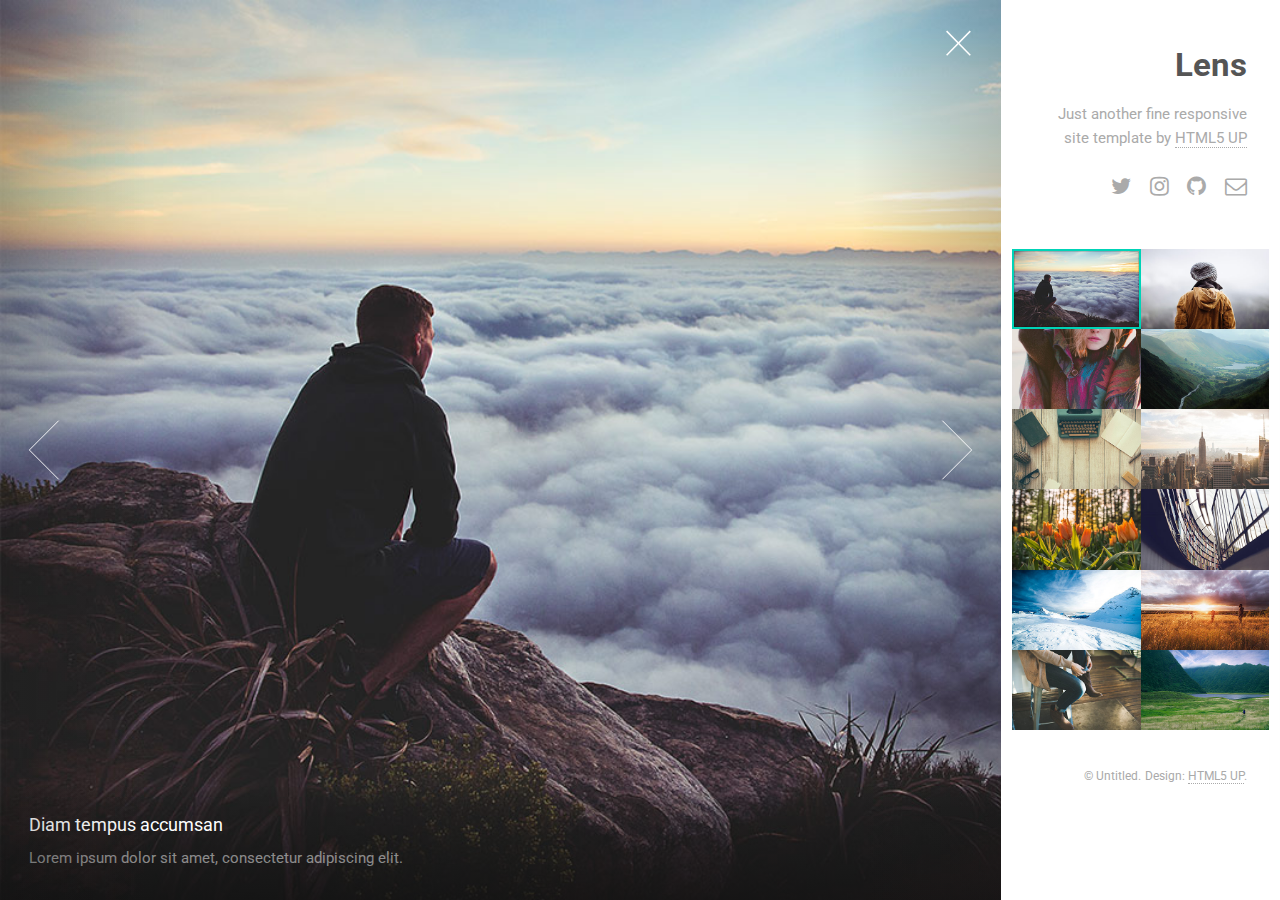
==== love/WebContent/history/index.html @ 886dfdb4 "初始导入" ====
<!DOCTYPE HTML>
<!--
	Lens by HTML5 UP
	html5up.net | @ajlkn
	Free for personal and commercial use under the CCA 3.0 license (html5up.net/license)
-->
<html>
	<head>
		<title>Lens by HTML5 UP</title>
		<meta charset="utf-8" />
		<meta name="viewport" content="width=device-width, initial-scale=1" />
		<!--[if lte IE 8]><script src="assets/js/ie/html5shiv.js"></script><![endif]-->
		<link rel="stylesheet" href="assets/css/main.css" />
		<!--[if lte IE 8]><link rel="stylesheet" href="assets/css/ie8.css" /><![endif]-->
		<!--[if lte IE 9]><link rel="stylesheet" href="assets/css/ie9.css" /><![endif]-->
		<noscript><link rel="stylesheet" href="assets/css/noscript.css" /></noscript>
	</head>
	<body class="is-loading-0 is-loading-1 is-loading-2">

		<!-- Main -->
			<div id="main">

				<!-- Header -->
					<header id="header">
						<h1>Lens</h1>
						<p>Just another fine responsive site template by <a href="http://html5up.net">HTML5 UP</a></p>
						<ul class="icons">
							<li><a href="#" class="icon fa-twitter"><span class="label">Twitter</span></a></li>
							<li><a href="#" class="icon fa-instagram"><span class="label">Instagram</span></a></li>
							<li><a href="#" class="icon fa-github"><span class="label">Github</span></a></li>
							<li><a href="#" class="icon fa-envelope-o"><span class="label">Email</span></a></li>
						</ul>
					</header>

				<!-- Thumbnail -->
					<section id="thumbnails">
						<article>
							<a class="thumbnail" href="images/fulls/01.jpg" data-position="left center"><img src="images/thumbs/01.jpg" alt="" /></a>
							<h2>Diam tempus accumsan</h2>
							<p>Lorem ipsum dolor sit amet, consectetur adipiscing elit.</p>
						</article>
						<article>
							<a class="thumbnail" href="images/fulls/02.jpg"><img src="images/thumbs/02.jpg" alt="" /></a>
							<h2>Vivamus convallis libero</h2>
							<p>Sed velit lacus, laoreet at venenatis convallis in lorem tincidunt.</p>
						</article>
						<article>
							<a class="thumbnail" href="images/fulls/03.jpg" data-position="top center"><img src="images/thumbs/03.jpg" alt="" /></a>
							<h2>Nec accumsan enim felis</h2>
							<p>Maecenas eleifend tellus ut turpis eleifend, vitae pretium faucibus.</p>
						</article>
						<article>
							<a class="thumbnail" href="images/fulls/04.jpg"><img src="images/thumbs/04.jpg" alt="" /></a>
							<h2>Donec maximus nisi eget</h2>
							<p>Tristique in nulla vel congue. Sed sociis natoque parturient nascetur.</p>
						</article>
						<article>
							<a class="thumbnail" href="images/fulls/05.jpg" data-position="top center"><img src="images/thumbs/05.jpg" alt="" /></a>
							<h2>Nullam vitae nunc vulputate</h2>
							<p>In pellentesque cursus velit id posuere. Donec vehicula nulla.</p>
						</article>
						<article>
							<a class="thumbnail" href="images/fulls/06.jpg"><img src="images/thumbs/06.jpg" alt="" /></a>
							<h2>Phasellus magna faucibus</h2>
							<p>Nulla dignissim libero maximus tellus varius dictum ut posuere magna.</p>
						</article>
						<article>
							<a class="thumbnail" href="images/fulls/07.jpg"><img src="images/thumbs/07.jpg" alt="" /></a>
							<h2>Proin quis mauris</h2>
							<p>Etiam ultricies, lorem quis efficitur porttitor, facilisis ante orci urna.</p>
						</article>
						<article>
							<a class="thumbnail" href="images/fulls/08.jpg"><img src="images/thumbs/08.jpg" alt="" /></a>
							<h2>Gravida quis varius enim</h2>
							<p>Nunc egestas congue lorem. Nullam dictum placerat ex sapien tortor mattis.</p>
						</article>
						<article>
							<a class="thumbnail" href="images/fulls/09.jpg"><img src="images/thumbs/09.jpg" alt="" /></a>
							<h2>Morbi eget vitae adipiscing</h2>
							<p>In quis vulputate dui. Maecenas metus elit, dictum praesent lacinia lacus.</p>
						</article>
						<article>
							<a class="thumbnail" href="images/fulls/10.jpg"><img src="images/thumbs/10.jpg" alt="" /></a>
							<h2>Habitant tristique senectus</h2>
							<p>Vestibulum ante ipsum primis in faucibus orci luctus ac tincidunt dolor.</p>
						</article>
						<article>
							<a class="thumbnail" href="images/fulls/11.jpg"><img src="images/thumbs/11.jpg" alt="" /></a>
							<h2>Pharetra ex non faucibus</h2>
							<p>Ut sed magna euismod leo laoreet congue. Fusce congue enim ultricies.</p>
						</article>
						<article>
							<a class="thumbnail" href="images/fulls/12.jpg"><img src="images/thumbs/12.jpg" alt="" /></a>
							<h2>Mattis lorem sodales</h2>
							<p>Feugiat auctor leo massa, nec vestibulum nisl erat faucibus, rutrum nulla.</p>
						</article>
					</section>

				<!-- Footer -->
					<footer id="footer">
						<ul class="copyright">
							<li>&copy; Untitled.</li><li>Design: <a href="http://html5up.net">HTML5 UP</a>.</li>
						</ul>
					</footer>

			</div>

		<!-- Scripts -->
			<script src="assets/js/jquery.min.js"></script>
			<script src="assets/js/skel.min.js"></script>
			<!--[if lte IE 8]><script src="assets/js/ie/respond.min.js"></script><![endif]-->
			<script src="assets/js/main.js"></script>

	</body>
</html>
---- love/WebContent/history/assets/css/main.css ----
@import url(font-awesome.min.css);
@import url("http://fonts.googleapis.com/css?family=Roboto:400,700");

/*
	Lens by HTML5 UP
	html5up.net | @ajlkn
	Free for personal and commercial use under the CCA 3.0 license (html5up.net/license)
*/

/* Reset */

	html, body, div, span, applet, object, iframe, h1, h2, h3, h4, h5, h6, p, blockquote, pre, a, abbr, acronym, address, big, cite, code, del, dfn, em, img, ins, kbd, q, s, samp, small, strike, strong, sub, sup, tt, var, b, u, i, center, dl, dt, dd, ol, ul, li, fieldset, form, label, legend, table, caption, tbody, tfoot, thead, tr, th, td, article, aside, canvas, details, embed, figure, figcaption, footer, header, hgroup, menu, nav, output, ruby, section, summary, time, mark, audio, video {
		margin: 0;
		padding: 0;
		border: 0;
		font-size: 100%;
		font: inherit;
		vertical-align: baseline;
	}

	article, aside, details, figcaption, figure, footer, header, hgroup, menu, nav, section {
		display: block;
	}

	body {
		line-height: 1;
	}

	ol, ul {
		list-style: none;
	}

	blockquote, q {
		quotes: none;
	}

	blockquote:before, blockquote:after, q:before, q:after {
		content: '';
		content: none;
	}

	table {
		border-collapse: collapse;
		border-spacing: 0;
	}

	body {
		-webkit-text-size-adjust: none;
	}

/* Box Model */

	*, *:before, *:after {
		-moz-box-sizing: border-box;
		-webkit-box-sizing: border-box;
		box-sizing: border-box;
	}

/* Basic */

	/*
		@-ms-viewport {
			width: device-width;
		}

	*/

	@media screen and (max-width: 480px) {

		html, body {
			min-width: 320px;
		}

	}

	body.is-loading-0 *, body.is-loading-0 *:before, body.is-loading-0 *:after {
		-moz-animation: none !important;
		-webkit-animation: none !important;
		-ms-animation: none !important;
		animation: none !important;
		-moz-transition: none !important;
		-webkit-transition: none !important;
		-ms-transition: none !important;
		transition: none !important;
	}

	html, body {
		background-color: #101010;
		overflow: hidden;
	}

/* Type */

	html {
		font-size: 16pt;
	}

		@media screen and (max-width: 1680px) {

			html {
				font-size: 12pt;
			}

		}

		@media screen and (max-width: 1280px) {

			html {
				font-size: 11pt;
			}

		}

	body {
		background-color: #fff;
		color: #aaa;
	}

	body, input, select, textarea {
		font-family: "Roboto", Helvetica, sans-serif;
		font-weight: 400;
		line-height: 1.65;
		font-size: 1em;
		color: #aaa;
	}

	a {
		-moz-transition: color 0.25s ease, border-bottom-color 0.25s ease;
		-webkit-transition: color 0.25s ease, border-bottom-color 0.25s ease;
		-ms-transition: color 0.25s ease, border-bottom-color 0.25s ease;
		transition: color 0.25s ease, border-bottom-color 0.25s ease;
		border-bottom: dotted 1px;
		color: inherit;
		text-decoration: none;
	}

		a:hover {
			border-bottom-color: transparent;
			color: #00D3B7;
		}

	strong, b {
		font-weight: 400;
		color: #555;
	}

	em, i {
		font-style: italic;
	}

	p {
		margin: 0 0 1.25em 0;
	}

	h1, h2, h3, h4, h5, h6 {
		font-weight: 400;
		line-height: 1.25;
		margin: 0 0 0.5em 0;
		color: #555;
	}

		h1 a, h2 a, h3 a, h4 a, h5 a, h6 a {
			color: inherit;
			text-decoration: none;
		}

	h2 {
		font-size: 1.25em;
	}

	h3 {
		font-size: 1em;
	}

	h4 {
		font-size: 0.9em;
	}

	h5 {
		font-size: 0.8em;
	}

	h6 {
		font-size: 0.7em;
	}

	sub {
		font-size: 0.8em;
		position: relative;
		top: 0.5em;
	}

	sup {
		font-size: 0.8em;
		position: relative;
		top: -0.5em;
	}

	blockquote {
		border-left: solid 4px #ccc;
		font-style: italic;
		margin: 0 0 1.25em 0;
		padding: 0.3125em 0 0.3125em 1.25em;
	}

	code {
		border-radius: 4px;
		border: solid 1px;
		font-family: "Courier New", monospace;
		font-size: 0.9em;
		margin: 0 0.25em;
		padding: 0.25em 0.65em;
		border-color: #ccc;
	}

	pre {
		-webkit-overflow-scrolling: touch;
		font-family: "Courier New", monospace;
		font-size: 0.9em;
		margin: 0 0 1.25em 0;
	}

		pre code {
			display: block;
			padding: 1em 1.5em;
			overflow-x: auto;
		}

	hr {
		border: 0;
		border-bottom: solid 1px #ccc;
		margin: 1.25em 0;
	}

		hr.major {
			margin: 1.875em 0;
		}

	.align-left {
		text-align: left;
	}

	.align-center {
		text-align: center;
	}

	.align-right {
		text-align: right;
	}

/* Button */

	input[type="submit"],
	input[type="reset"],
	input[type="button"],
	button,
	.button {
		-moz-appearance: none;
		-webkit-appearance: none;
		-ms-appearance: none;
		appearance: none;
		-moz-transition: background-color 0.25s ease-in-out, border-color 0.25s ease-in-out, color 0.25s ease-in-out;
		-webkit-transition: background-color 0.25s ease-in-out, border-color 0.25s ease-in-out, color 0.25s ease-in-out;
		-ms-transition: background-color 0.25s ease-in-out, border-color 0.25s ease-in-out, color 0.25s ease-in-out;
		transition: background-color 0.25s ease-in-out, border-color 0.25s ease-in-out, color 0.25s ease-in-out;
		background-color: transparent;
		border-radius: 4px;
		border: solid 1px #ccc;
		color: #555;
		cursor: pointer;
		display: inline-block;
		line-height: 1;
		padding: 0.75em 1.5em;
		text-align: center;
		text-decoration: none;
		white-space: nowrap;
	}

		input[type="submit"]:hover,
		input[type="reset"]:hover,
		input[type="button"]:hover,
		button:hover,
		.button:hover {
			border-color: #00D3B7;
			color: #00D3B7;
		}

			input[type="submit"]:hover:active,
			input[type="reset"]:hover:active,
			input[type="button"]:hover:active,
			button:hover:active,
			.button:hover:active {
				background-color: rgba(0, 211, 183, 0.15);
			}

		input[type="submit"].icon,
		input[type="reset"].icon,
		input[type="button"].icon,
		button.icon,
		.button.icon {
			padding-left: 1.35em;
		}

			input[type="submit"].icon:before,
			input[type="reset"].icon:before,
			input[type="button"].icon:before,
			button.icon:before,
			.button.icon:before {
				margin-right: 0.5em;
			}

		input[type="submit"].fit,
		input[type="reset"].fit,
		input[type="button"].fit,
		button.fit,
		.button.fit {
			display: block;
			margin: 0 0 0.625em 0;
			width: 100%;
		}

		input[type="submit"].small,
		input[type="reset"].small,
		input[type="button"].small,
		button.small,
		.button.small {
			font-size: 0.8em;
		}

		input[type="submit"].big,
		input[type="reset"].big,
		input[type="button"].big,
		button.big,
		.button.big {
			font-size: 1.35em;
		}

		input[type="submit"].disabled, input[type="submit"]:disabled,
		input[type="reset"].disabled,
		input[type="reset"]:disabled,
		input[type="button"].disabled,
		input[type="button"]:disabled,
		button.disabled,
		button:disabled,
		.button.disabled,
		.button:disabled {
			-moz-pointer-events: none;
			-webkit-pointer-events: none;
			-ms-pointer-events: none;
			pointer-events: none;
			opacity: 0.25;
		}

/* Form */

	form {
		margin: 0 0 1.25em 0;
	}

	label {
		color: #555;
		display: block;
		font-size: 0.9em;
		font-weight: 400;
		margin: 0 0 0.625em 0;
	}

	input[type="text"],
	input[type="password"],
	input[type="email"],
	select,
	textarea {
		-moz-appearance: none;
		-webkit-appearance: none;
		-ms-appearance: none;
		appearance: none;
		background-color: transparent;
		border-radius: 4px;
		border: solid 1px #ccc;
		color: inherit;
		display: block;
		outline: 0;
		padding: 0 0.75em;
		text-decoration: none;
		width: 100%;
	}

		input[type="text"]:invalid,
		input[type="password"]:invalid,
		input[type="email"]:invalid,
		select:invalid,
		textarea:invalid {
			box-shadow: none;
		}

		input[type="text"]:focus,
		input[type="password"]:focus,
		input[type="email"]:focus,
		select:focus,
		textarea:focus {
			border-color: #00D3B7;
		}

	.select-wrapper {
		text-decoration: none;
		display: block;
		position: relative;
	}

		.select-wrapper:before {
			-moz-osx-font-smoothing: grayscale;
			-webkit-font-smoothing: antialiased;
			font-family: FontAwesome;
			font-style: normal;
			font-weight: normal;
			text-transform: none !important;
		}

		.select-wrapper:before {
			color: #ccc;
			content: '\f107';
			display: block;
			height: 2.75em;
			line-height: 2.75em;
			pointer-events: none;
			position: absolute;
			right: 0;
			text-align: center;
			top: 0;
			width: 2.75em;
		}

		.select-wrapper select::-ms-expand {
			display: none;
		}

	input[type="text"],
	input[type="password"],
	input[type="email"],
	select {
		height: 2.75em;
	}

	textarea {
		padding: 0.75em 1em;
	}

	input[type="checkbox"],
	input[type="radio"] {
		-moz-appearance: none;
		-webkit-appearance: none;
		-ms-appearance: none;
		appearance: none;
		display: block;
		float: left;
		margin-right: -2em;
		opacity: 0;
		width: 1em;
		z-index: -1;
	}

		input[type="checkbox"] + label,
		input[type="radio"] + label {
			text-decoration: none;
			color: #aaa;
			cursor: pointer;
			display: inline-block;
			font-size: 1em;
			font-weight: 400;
			margin: 0;
			padding-left: 2.4em;
			padding-right: 0.75em;
			position: relative;
		}

			input[type="checkbox"] + label:before,
			input[type="radio"] + label:before {
				-moz-osx-font-smoothing: grayscale;
				-webkit-font-smoothing: antialiased;
				font-family: FontAwesome;
				font-style: normal;
				font-weight: normal;
				text-transform: none !important;
			}

			input[type="checkbox"] + label:before,
			input[type="radio"] + label:before {
				background: transparent;
				border-radius: 4px;
				border: solid 1px #ccc;
				content: '';
				display: inline-block;
				height: 1.65em;
				left: 0;
				line-height: 1.58125em;
				position: absolute;
				text-align: center;
				top: 0;
				width: 1.65em;
			}

		input[type="checkbox"]:checked + label:before,
		input[type="radio"]:checked + label:before {
			background-color: #555;
			border-color: #555;
			color: #fff;
			content: '\f00c';
		}

		input[type="checkbox"]:focus + label:before,
		input[type="radio"]:focus + label:before {
			border-color: #00D3B7;
		}

	input[type="checkbox"] + label:before {
		border-radius: 4px;
	}

	input[type="radio"] + label:before {
		border-radius: 100%;
	}

	::-webkit-input-placeholder {
		opacity: 1.0;
		color: #ccc !important;
	}

	:-moz-placeholder {
		opacity: 1.0;
		color: #ccc !important;
	}

	::-moz-placeholder {
		opacity: 1.0;
		color: #ccc !important;
	}

	:-ms-input-placeholder {
		opacity: 1.0;
		color: #ccc !important;
	}

	.formerize-placeholder {
		opacity: 1.0;
		color: #ccc !important;
	}

	.field {
		margin: 0 0 1.25em 0;
	}

/* Icon */

	.icon {
		text-decoration: none;
		border-bottom: none;
		position: relative;
	}

		.icon:before {
			-moz-osx-font-smoothing: grayscale;
			-webkit-font-smoothing: antialiased;
			font-family: FontAwesome;
			font-style: normal;
			font-weight: normal;
			text-transform: none !important;
		}

		.icon > .label {
			display: none;
		}

/* List */

	ol {
		list-style: decimal;
		margin: 0 0 1.25em 0;
		padding-left: 1.25em;
	}

		ol li {
			padding-left: 0.25em;
		}

	ul {
		list-style: disc;
		margin: 0 0 1.25em 0;
		padding-left: 1em;
	}

		ul li {
			padding-left: 0.5em;
		}

		ul.alt {
			list-style: none;
			padding-left: 0;
		}

			ul.alt li {
				border-top: solid 1px #ccc;
				padding: 0.5em 0;
			}

				ul.alt li:first-child {
					border-top: 0;
					padding-top: 0;
				}

		ul.icons {
			cursor: default;
			list-style: none;
			padding-left: 0;
		}

			ul.icons li {
				display: inline-block;
				padding: 0 1em 0 0;
			}

				ul.icons li:last-child {
					padding-right: 0;
				}

				ul.icons li .icon:before {
					font-size: 1.5rem;
				}

		ul.actions {
			cursor: default;
			list-style: none;
			padding-left: 0;
		}

			ul.actions li {
				display: inline-block;
				padding: 0 0.625em 0 0;
				vertical-align: middle;
			}

				ul.actions li:last-child {
					padding-right: 0;
				}

			ul.actions.small li {
				padding: 0 0.3125em 0 0;
			}

			ul.actions.vertical li {
				display: block;
				padding: 0.625em 0 0 0;
			}

				ul.actions.vertical li:first-child {
					padding-top: 0;
				}

				ul.actions.vertical li > * {
					margin-bottom: 0;
				}

			ul.actions.vertical.small li {
				padding: 0.3125em 0 0 0;
			}

				ul.actions.vertical.small li:first-child {
					padding-top: 0;
				}

			ul.actions.fit {
				display: table;
				margin-left: -0.625em;
				padding: 0;
				table-layout: fixed;
				width: calc(100% + 0.625em);
			}

				ul.actions.fit li {
					display: table-cell;
					padding: 0 0 0 0.625em;
				}

					ul.actions.fit li > * {
						margin-bottom: 0;
					}

				ul.actions.fit.small {
					margin-left: -0.3125em;
					width: calc(100% + 0.3125em);
				}

					ul.actions.fit.small li {
						padding: 0 0 0 0.3125em;
					}

	dl {
		margin: 0 0 1.25em 0;
	}

		dl dt {
			display: block;
			font-weight: 400;
			margin: 0 0 0.625em 0;
		}

		dl dd {
			margin-left: 1.25em;
		}

/* Main */

	#main {
		-moz-transition: opacity 0.75s ease, right 0.75s ease, left 0.75s ease, visibility 0.75s;
		-webkit-transition: opacity 0.75s ease, right 0.75s ease, left 0.75s ease, visibility 0.75s;
		-ms-transition: opacity 0.75s ease, right 0.75s ease, left 0.75s ease, visibility 0.75s;
		transition: opacity 0.75s ease, right 0.75s ease, left 0.75s ease, visibility 0.75s;
		-webkit-overflow-scrolling: touch;
		position: fixed;
		top: 0;
		width: 22.5em;
		height: 100%;
		background: #fff;
		outline: 0;
		overflow-x: hidden;
		overflow-y: auto;
		text-align: right;
		visibility: visible;
		z-index: 10000;
		right: 0;
	}

		#main .toggle {
			-webkit-tap-highlight-color: transparent;
			position: absolute;
			top: 0;
			width: 4em;
			height: 4em;
			background-image: url("images/close-small-alt.svg");
			background-repeat: no-repeat;
			background-size: 32px 32px;
			cursor: pointer;
			display: none;
			z-index: 1;
			background-position: 0.5em 0.5em;
			left: 0;
		}

		body.fullscreen #main {
			visibility: hidden;
			right: -22.5em;
		}

		body.is-loading-1 #main {
			opacity: 0;
			right: -2em;
		}

		@media screen and (max-width: 1280px) {

			#main {
				width: 19em;
			}

				body.fullscreen #main {
					right: -19em;
				}

		}

		@media screen and (max-width: 980px) {

			#main {
				background: rgba(255, 255, 255, 0.925);
			}

				#main .toggle {
					display: block;
				}

		}

		@media screen and (max-width: 480px) {

			#main {
				-moz-transition: opacity 0.5s ease, visibility 0.5s;
				-webkit-transition: opacity 0.5s ease, visibility 0.5s;
				-ms-transition: opacity 0.5s ease, visibility 0.5s;
				transition: opacity 0.5s ease, visibility 0.5s;
				width: 100%;
				background: #fff;
				text-align: center;
			}

				body.is-loading-1 #main {
					left: auto !important;
					right: auto !important;
				}

				body.fullscreen #main {
					left: auto !important;
					right: auto !important;
					opacity: 0;
				}

				#main .toggle {
					display: none;
				}

		}

/* Header */

	#header {
		padding: 3em 2.25em 1.75em 2.25em ;
	}

		#header h1 {
			font-size: 2.25em;
			font-weight: 700;
		}

/* Footer */

	#footer {
		padding: 2.25em 2.25em 1em 2.25em ;
	}

		#footer .copyright {
			list-style: none;
			padding: 0;
		}

			#footer .copyright li {
				display: inline-block;
				font-size: 0.8em;
				margin-left: 0.35em;
				padding: 0;
			}

				#footer .copyright li:first-child {
					margin-left: 0;
				}

/* Thumbnails */

	#thumbnails {
		display: -moz-flex;
		display: -webkit-flex;
		display: -ms-flex;
		display: flex;
		-moz-flex-wrap: wrap;
		-webkit-flex-wrap: wrap;
		-ms-flex-wrap: wrap;
		flex-wrap: wrap;
		padding: 0 0.75em;
	}

		#thumbnails article {
			position: relative;
			width: 50%;
			background: #101010;
			outline: 0;
		}

			#thumbnails article .thumbnail {
				-webkit-tap-highlight-color: transparent;
				display: block;
				position: relative;
				border: 0;
				outline: 0;
			}

				#thumbnails article .thumbnail img {
					display: block;
					width: 100%;
				}

				#thumbnails article .thumbnail:before {
					-moz-pointer-events: none;
					-webkit-pointer-events: none;
					-ms-pointer-events: none;
					pointer-events: none;
					-moz-transition: opacity 0.25s ease;
					-webkit-transition: opacity 0.25s ease;
					-ms-transition: opacity 0.25s ease;
					transition: opacity 0.25s ease;
					content: '';
					position: absolute;
					left: 0;
					top: 0;
					width: 100%;
					height: 100%;
					box-shadow: inset 0 0 0 2px #00D3B7, inset 0 0 0px 3px rgba(0, 0, 0, 0.15);
					opacity: 0;
					z-index: 1;
				}

				#thumbnails article .thumbnail:focus:before {
					opacity: 0.5;
				}

			#thumbnails article h2, #thumbnails article p {
				display: none;
			}

			#thumbnails article.active .thumbnail:before {
				opacity: 1;
			}

		@media screen and (max-width: 480px) {

			#thumbnails article .thumbnail:before {
				display: none;
			}

		}

/* Viewer */

	@-moz-keyframes spinner {
		0% {
			-moz-transform: rotate(0deg);
			-webkit-transform: rotate(0deg);
			-ms-transform: rotate(0deg);
			transform: rotate(0deg);
		}

		100% {
			-moz-transform: rotate(360deg);
			-webkit-transform: rotate(360deg);
			-ms-transform: rotate(360deg);
			transform: rotate(360deg);
		}
	}

	@-webkit-keyframes spinner {
		0% {
			-moz-transform: rotate(0deg);
			-webkit-transform: rotate(0deg);
			-ms-transform: rotate(0deg);
			transform: rotate(0deg);
		}

		100% {
			-moz-transform: rotate(360deg);
			-webkit-transform: rotate(360deg);
			-ms-transform: rotate(360deg);
			transform: rotate(360deg);
		}
	}

	@-ms-keyframes spinner {
		0% {
			-moz-transform: rotate(0deg);
			-webkit-transform: rotate(0deg);
			-ms-transform: rotate(0deg);
			transform: rotate(0deg);
		}

		100% {
			-moz-transform: rotate(360deg);
			-webkit-transform: rotate(360deg);
			-ms-transform: rotate(360deg);
			transform: rotate(360deg);
		}
	}

	@keyframes spinner {
		0% {
			-moz-transform: rotate(0deg);
			-webkit-transform: rotate(0deg);
			-ms-transform: rotate(0deg);
			transform: rotate(0deg);
		}

		100% {
			-moz-transform: rotate(360deg);
			-webkit-transform: rotate(360deg);
			-ms-transform: rotate(360deg);
			transform: rotate(360deg);
		}
	}

	#viewer {
		-moz-transition: opacity 0.75s ease, width 0.75s ease;
		-webkit-transition: opacity 0.75s ease, width 0.75s ease;
		-ms-transition: opacity 0.75s ease, width 0.75s ease;
		transition: opacity 0.75s ease, width 0.75s ease;
		position: absolute;
		top: 0;
		width: calc(100% - 22.5em);
		height: 100%;
		left: 0;
	}

		#viewer .inner {
			-moz-pointer-events: none;
			-webkit-pointer-events: none;
			-ms-pointer-events: none;
			pointer-events: none;
			position: absolute;
			top: 0;
			left: 0;
			width: 100%;
			height: 100%;
			z-index: 2;
		}

			#viewer .inner > * {
				-moz-pointer-events: auto;
				-webkit-pointer-events: auto;
				-ms-pointer-events: auto;
				pointer-events: auto;
			}

			#viewer .inner:before {
				background-image: -moz-linear-gradient(left, rgba(16,16,16,0.2), rgba(16,16,16,0) 10em, rgba(16,16,16,0)), -moz-linear-gradient(right, rgba(16,16,16,0.2), rgba(16,16,16,0) 10em, rgba(16,16,16,0));
				background-image: -webkit-linear-gradient(left, rgba(16,16,16,0.2), rgba(16,16,16,0) 10em, rgba(16,16,16,0)), -webkit-linear-gradient(right, rgba(16,16,16,0.2), rgba(16,16,16,0) 10em, rgba(16,16,16,0));
				background-image: -ms-linear-gradient(left, rgba(16,16,16,0.2), rgba(16,16,16,0) 10em, rgba(16,16,16,0)), -ms-linear-gradient(right, rgba(16,16,16,0.2), rgba(16,16,16,0) 10em, rgba(16,16,16,0));
				background-image: linear-gradient(left, rgba(16,16,16,0.2), rgba(16,16,16,0) 10em, rgba(16,16,16,0)), linear-gradient(right, rgba(16,16,16,0.2), rgba(16,16,16,0) 10em, rgba(16,16,16,0));
				content: '';
				display: block;
				position: absolute;
				top: 0;
				left: 0;
				width: 100%;
				height: 100%;
			}

			#viewer .inner .toggle {
				-webkit-tap-highlight-color: transparent;
				position: absolute;
				top: 0;
				width: 4em;
				height: 4em;
				background-image: url("images/close.svg");
				background-repeat: no-repeat;
				background-size: 64px 64px;
				cursor: pointer;
				z-index: 1;
				right: 0;
				background-position: calc(100% - 0.75em) 0.75em;
			}

			#viewer .inner .nav-next,
			#viewer .inner .nav-previous {
				-webkit-tap-highlight-color: transparent;
				position: absolute;
				top: 50%;
				width: 6em;
				height: 6em;
				margin-top: -3em;
				background-image: url("images/arrow.svg");
				background-position: center;
				background-repeat: no-repeat;
				background-size: contain;
				cursor: pointer;
			}

			#viewer .inner .nav-previous {
				-moz-transform: scaleX(-1);
				-webkit-transform: scaleX(-1);
				-ms-transform: scaleX(-1);
				transform: scaleX(-1);
				left: 0;
			}

			#viewer .inner .nav-next {
				right: 0;
			}

		#viewer .slide {
			-moz-transition: opacity 0.5s ease-in-out;
			-webkit-transition: opacity 0.5s ease-in-out;
			-ms-transition: opacity 0.5s ease-in-out;
			transition: opacity 0.5s ease-in-out;
			position: absolute;
			top: 0;
			left: 0;
			width: 100%;
			height: 100%;
			opacity: 1;
			z-index: 1;
		}

			#viewer .slide .caption {
				background-image: -moz-linear-gradient(bottom, rgba(16,16,16,0.75), rgba(16,16,16,0.25) 80%, rgba(16,16,16,0));
				background-image: -webkit-linear-gradient(bottom, rgba(16,16,16,0.75), rgba(16,16,16,0.25) 80%, rgba(16,16,16,0));
				background-image: -ms-linear-gradient(bottom, rgba(16,16,16,0.75), rgba(16,16,16,0.25) 80%, rgba(16,16,16,0));
				background-image: linear-gradient(bottom, rgba(16,16,16,0.75), rgba(16,16,16,0.25) 80%, rgba(16,16,16,0));
				padding: 2em 2em 0.75em 2em ;
				position: absolute;
				bottom: 0;
				left: 0;
				width: 100%;
				color: rgba(255, 255, 255, 0.5);
				z-index: 1;
			}

				#viewer .slide .caption h2, #viewer .slide .caption h3, #viewer .slide .caption h4, #viewer .slide .caption h5, #viewer .slide .caption h6 {
					color: #fff;
				}

			#viewer .slide .image {
				-moz-transition: opacity 0.5s ease-in-out;
				-webkit-transition: opacity 0.5s ease-in-out;
				-ms-transition: opacity 0.5s ease-in-out;
				transition: opacity 0.5s ease-in-out;
				position: absolute;
				top: 0;
				left: 0;
				width: 100%;
				height: 100%;
				background-repeat: no-repeat;
				background-size: cover;
				opacity: 0;
			}

			#viewer .slide:before {
				-moz-animation: spinner 1s linear infinite;
				-webkit-animation: spinner 1s linear infinite;
				-ms-animation: spinner 1s linear infinite;
				animation: spinner 1s linear infinite;
				-moz-transition: opacity 0.5s ease-in-out;
				-webkit-transition: opacity 0.5s ease-in-out;
				-ms-transition: opacity 0.5s ease-in-out;
				transition: opacity 0.5s ease-in-out;
				content: '';
				display: block;
				position: absolute;
				top: 50%;
				left: 50%;
				width: 3em;
				height: 3em;
				background-image: url("images/spinner.svg");
				background-position: center;
				background-repeat: no-repeat;
				background-size: contain;
				margin: -1.5em 0 0 -1.5em;
				opacity: 0;
			}

			#viewer .slide.loading:before {
				opacity: 1;
			}

			#viewer .slide.active .image {
				opacity: 1;
			}

		body.fullscreen #viewer {
			width: 100%;
		}

			body.fullscreen #viewer .inner .toggle {
				background-image: url("images/open.svg");
			}

		body.is-loading-1 #viewer {
			opacity: 0;
		}

		body.is-loading-2 #viewer .slide {
			opacity: 0;
		}

		@media screen and (max-width: 1280px) {

			#viewer {
				width: calc(100% - 19em);
			}

		}

		@media screen and (max-width: 980px) {

			#viewer {
				width: 100%;
			}

				#viewer .inner .toggle {
					-moz-transition: opacity 0.75s ease;
					-webkit-transition: opacity 0.75s ease;
					-ms-transition: opacity 0.75s ease;
					transition: opacity 0.75s ease;
					background-image: url("images/open.svg");
					opacity: 0;
					right: 0;
				}

				body.fullscreen #viewer .inner .toggle {
					opacity: 1;
				}

		}

		@media screen and (max-width: 736px) {

			#viewer .inner .toggle {
				background-size: 32px 32px;
			}

			#viewer .inner .nav-next,
			#viewer .inner .nav-previous {
				background-image: url("images/arrow-small.svg");
				background-size: 32px 32px;
			}

			body.fullscreen #viewer .inner .toggle {
				background-image: url("images/open-small.svg");
			}

		}

		@media screen and (max-width: 480px) {

			#viewer {
				-moz-transition: opacity 0.5s ease;
				-webkit-transition: opacity 0.5s ease;
				-ms-transition: opacity 0.5s ease;
				transition: opacity 0.5s ease;
				-moz-transition-delay: 0s;
				-webkit-transition-delay: 0s;
				-ms-transition-delay: 0s;
				transition-delay: 0s;
				opacity: 0;
			}

				#viewer .inner .toggle {
					background-image: url("images/close-small.svg") !important;
					background-size: 32px 32px;
				}

				body.fullscreen #viewer {
					-moz-transition-delay: 0.5s;
					-webkit-transition-delay: 0.5s;
					-ms-transition-delay: 0.5s;
					transition-delay: 0.5s;
					opacity: 1;
				}

		}
---- love/WebContent/history/assets/css/ie8.css ----
/*
	Lens by HTML5 UP
	html5up.net | @ajlkn
	Free for personal and commercial use under the CCA 3.0 license (html5up.net/license)
*/

/* Viewer */

	#viewer {
		width: 100%;
	}
---- love/WebContent/history/assets/css/ie9.css ----
/*
	Lens by HTML5 UP
	html5up.net | @ajlkn
	Free for personal and commercial use under the CCA 3.0 license (html5up.net/license)
*/

/* Thumbnails */

	#thumbnails:after {
		content: '';
		display: block;
		clear: both;
	}

	#thumbnails article {
		float: left;
	}

/* Viewer */

	#viewer .inner {
		box-shadow: inset 0 0 9em 2em rgba(16, 16, 16, 0.2);
	}

		#viewer .inner:before {
			display: none;
		}

	#viewer .slide .caption {
		background-color: rgba(16, 16, 16, 0.5);
	}
---- love/WebContent/history/assets/css/noscript.css ----
/*
	Lens by HTML5 UP
	html5up.net | @ajlkn
	Free for personal and commercial use under the CCA 3.0 license (html5up.net/license)
*/

/* Main */

	#main {
		opacity: 1 !important;
		right: 0 !important;
	}

	body:before {
		content: 'Javascript is disabled :(';
		display: block;
		position: absolute;
		top: 50%;
		width: calc(100% - 22.5em * 0.333333333);
		height: 4em;
		margin-top: -2em;
		color: #272727;
		cursor: default;
		font-size: 3em;
		line-height: 4em;
		text-align: center;
		white-space: nowrap;
		left: 0;
	}
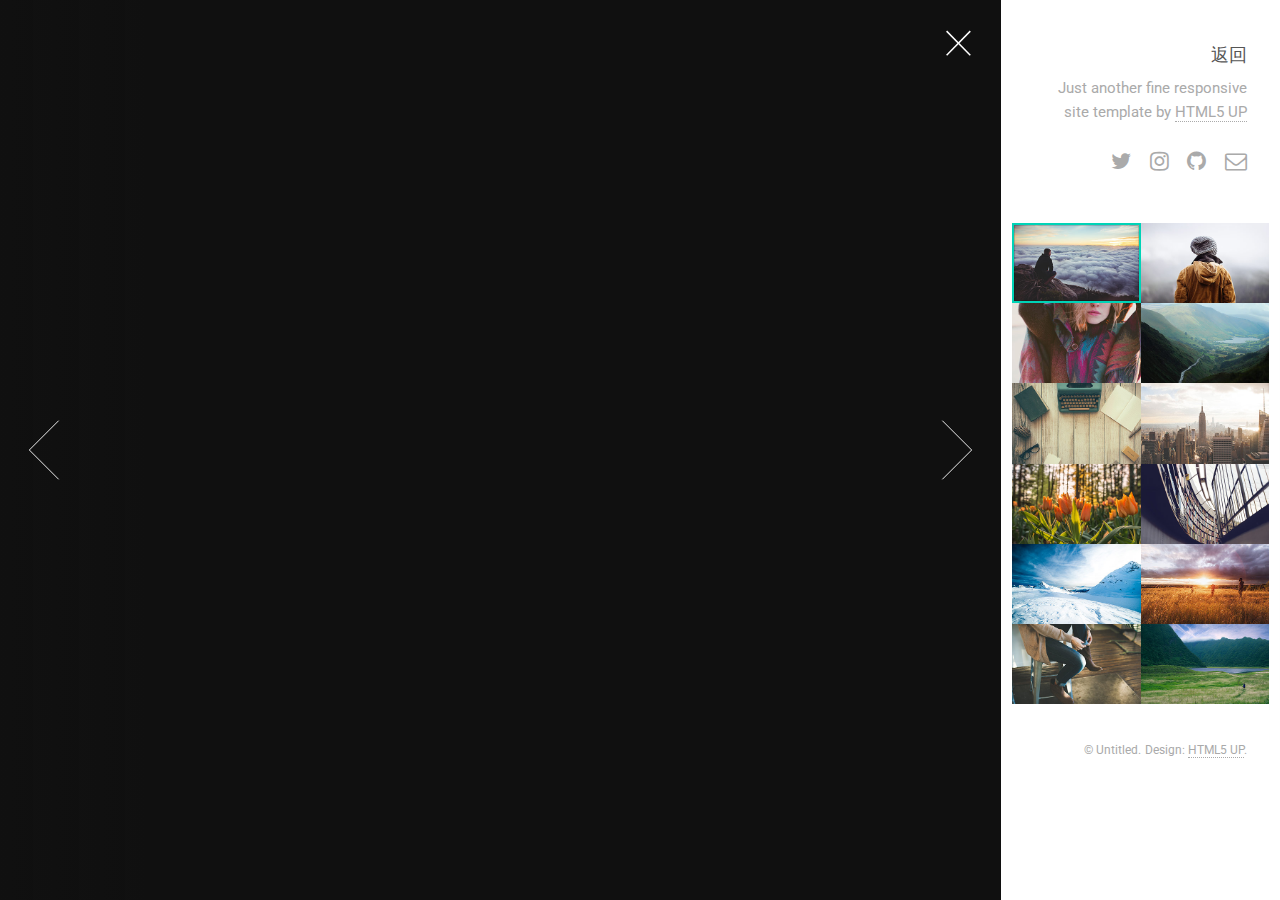
==== commit 5128d49a: "增加图片库链接" ====
--- a/love/WebContent/history/index.html
+++ b/love/WebContent/history/index.html
@@ -22,7 +22,7 @@
 
 				<!-- Header -->
 					<header id="header">
-						<h1>Lens</h1>
+						<h2 onclick="javascript: window.location.href = '../indexEnd';">返回</h2>
 						<p>Just another fine responsive site template by <a href="http://html5up.net">HTML5 UP</a></p>
 						<ul class="icons">
 							<li><a href="#" class="icon fa-twitter"><span class="label">Twitter</span></a></li>
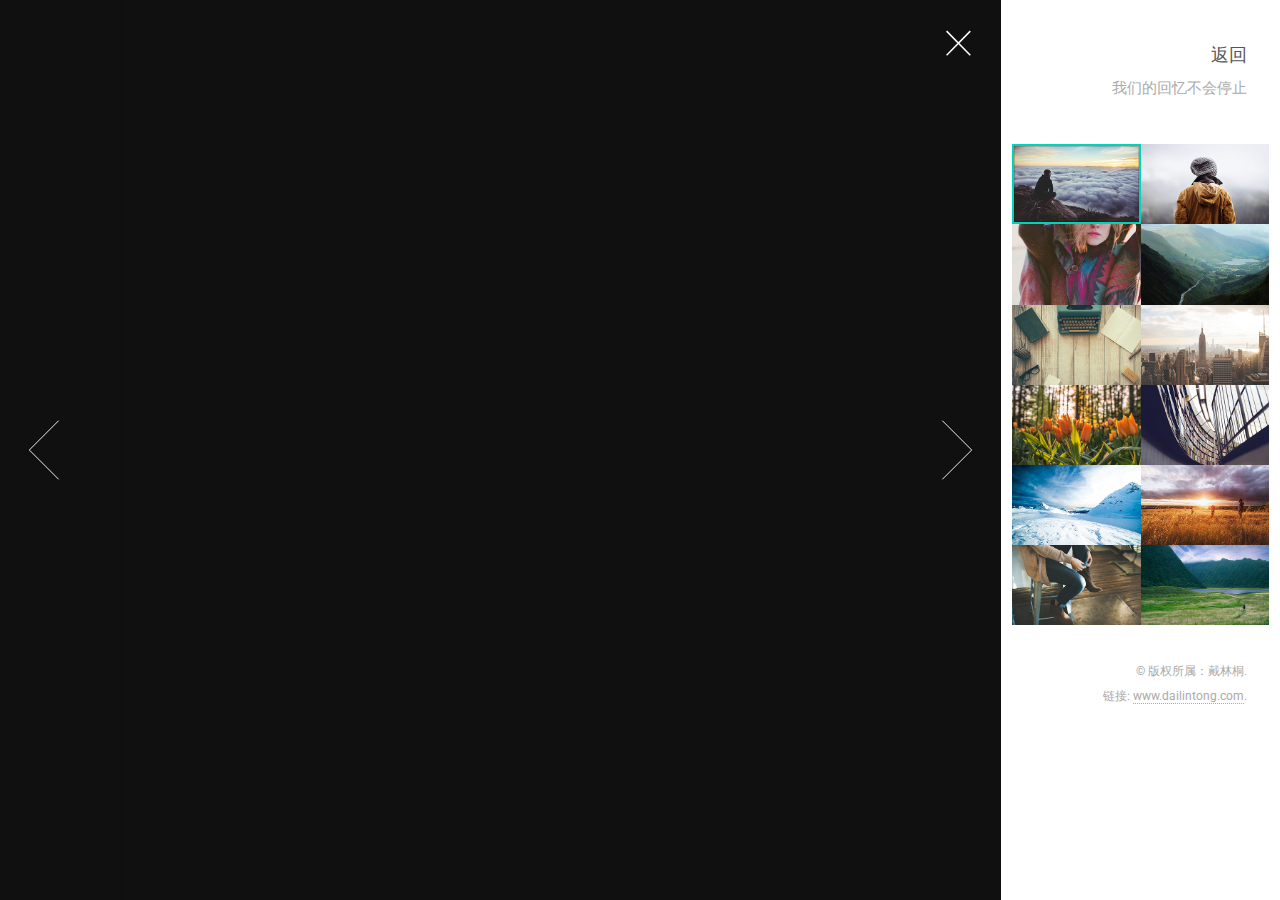
==== commit bc7bd961: "修改图片库导航栏文字" ====
--- a/love/WebContent/history/index.html
+++ b/love/WebContent/history/index.html
@@ -22,14 +22,8 @@
 
 				<!-- Header -->
 					<header id="header">
-						<h2 onclick="javascript: window.location.href = '../indexEnd';">返回</h2>
-						<p>Just another fine responsive site template by <a href="http://html5up.net">HTML5 UP</a></p>
-						<ul class="icons">
-							<li><a href="#" class="icon fa-twitter"><span class="label">Twitter</span></a></li>
-							<li><a href="#" class="icon fa-instagram"><span class="label">Instagram</span></a></li>
-							<li><a href="#" class="icon fa-github"><span class="label">Github</span></a></li>
-							<li><a href="#" class="icon fa-envelope-o"><span class="label">Email</span></a></li>
-						</ul>
+						<h2 onclick="javascript: window.location.href = '../indexEnd';" style="cursor: pointer;">返回</h2>
+						<p>我们的回忆不会停止</p>
 					</header>
 
 				<!-- Thumbnail -->
@@ -99,7 +93,7 @@
 				<!-- Footer -->
 					<footer id="footer">
 						<ul class="copyright">
-							<li>&copy; Untitled.</li><li>Design: <a href="http://html5up.net">HTML5 UP</a>.</li>
+							<li>&copy; 版权所属：戴林桐.</li><li>链接: <a href="http://www.dailintong.com">www.dailintong.com</a>.</li>
 						</ul>
 					</footer>
 
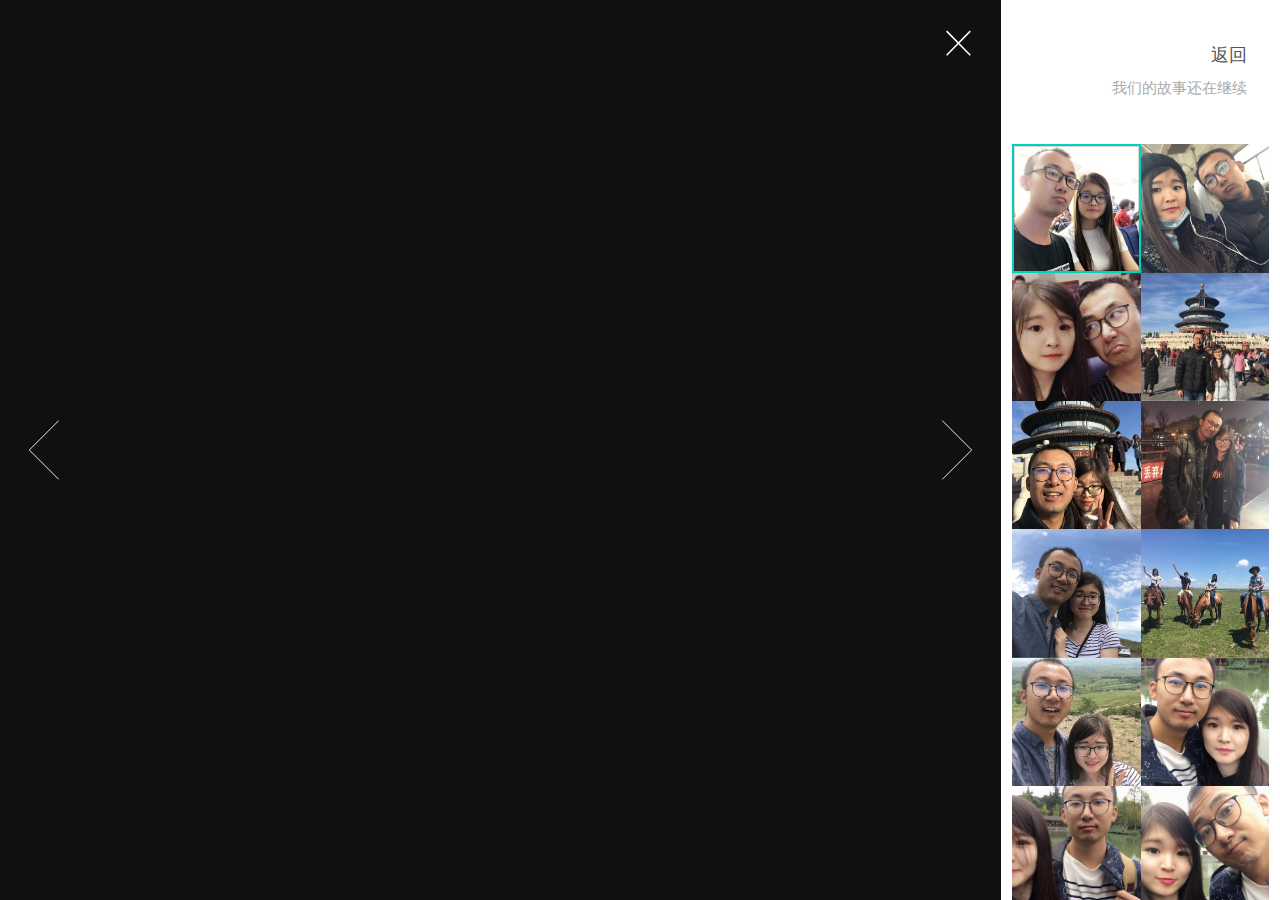
==== commit 80941096: "图片库增加图片" ====
--- a/love/WebContent/history/index.html
+++ b/love/WebContent/history/index.html
@@ -6,7 +6,7 @@
 -->
 <html>
 	<head>
-		<title>Lens by HTML5 UP</title>
+		<title>love's history</title>
 		<meta charset="utf-8" />
 		<meta name="viewport" content="width=device-width, initial-scale=1" />
 		<!--[if lte IE 8]><script src="assets/js/ie/html5shiv.js"></script><![endif]-->
@@ -23,70 +23,125 @@
 				<!-- Header -->
 					<header id="header">
 						<h2 onclick="javascript: window.location.href = '../indexEnd';" style="cursor: pointer;">返回</h2>
-						<p>我们的回忆不会停止</p>
+						<p>我们的故事还在继续</p>
 					</header>
 
 				<!-- Thumbnail -->
 					<section id="thumbnails">
 						<article>
-							<a class="thumbnail" href="images/fulls/01.jpg" data-position="left center"><img src="images/thumbs/01.jpg" alt="" /></a>
-							<h2>Diam tempus accumsan</h2>
-							<p>Lorem ipsum dolor sit amet, consectetur adipiscing elit.</p>
+							<a class="thumbnail" href="images/full/IMG_0079.JPG" data-position="left center"><img src="images/thumbnail/IMG_0079.JPG" alt="" /></a>
+							<h2>北京南站</h2>
+							<p>我们的缘分从这里开始。</p>
 						</article>
 						<article>
-							<a class="thumbnail" href="images/fulls/02.jpg"><img src="images/thumbs/02.jpg" alt="" /></a>
-							<h2>Vivamus convallis libero</h2>
-							<p>Sed velit lacus, laoreet at venenatis convallis in lorem tincidunt.</p>
+							<a class="thumbnail" href="images/full/IMG_0389.JPG"><img src="images/thumbnail/IMG_0389.JPG" alt="" /></a>
+							<h2>去廊坊玩</h2>
+							<p>第一次体验VR之旅。</p>
 						</article>
 						<article>
-							<a class="thumbnail" href="images/fulls/03.jpg" data-position="top center"><img src="images/thumbs/03.jpg" alt="" /></a>
-							<h2>Nec accumsan enim felis</h2>
-							<p>Maecenas eleifend tellus ut turpis eleifend, vitae pretium faucibus.</p>
+							<a class="thumbnail" href="images/full/IMG_1026.JPG" data-position="top center"><img src="images/thumbnail/IMG_1026.JPG" alt="" /></a>
+							<h2>海淀剧院</h2>
+							<p>开心麻花-爆笑！乌龙山伯爵和老婆手机的烂像素。</p>
 						</article>
 						<article>
-							<a class="thumbnail" href="images/fulls/04.jpg"><img src="images/thumbs/04.jpg" alt="" /></a>
-							<h2>Donec maximus nisi eget</h2>
-							<p>Tristique in nulla vel congue. Sed sociis natoque parturient nascetur.</p>
+							<a class="thumbnail" href="images/full/IMG_0690.JPG" data-position="top center"><img src="images/thumbnail/IMG_0690.JPG" alt="" /></a>
+							<h2>天坛</h2>
+							<p>走了很长的路，去射箭，再去天坛玩耍</p>
 						</article>
 						<article>
-							<a class="thumbnail" href="images/fulls/05.jpg" data-position="top center"><img src="images/thumbs/05.jpg" alt="" /></a>
-							<h2>Nullam vitae nunc vulputate</h2>
-							<p>In pellentesque cursus velit id posuere. Donec vehicula nulla.</p>
+							<a class="thumbnail" href="images/full/IMG_0692.JPG"><img src="images/thumbnail/IMG_0692.JPG" alt="" /></a>
+							<h2>皇穹宇</h2>
+							<p>脸大的站后面！</p>
 						</article>
 						<article>
-							<a class="thumbnail" href="images/fulls/06.jpg"><img src="images/thumbs/06.jpg" alt="" /></a>
-							<h2>Phasellus magna faucibus</h2>
-							<p>Nulla dignissim libero maximus tellus varius dictum ut posuere magna.</p>
+							<a class="thumbnail" href="images/full/IMG_1027.JPG"><img src="images/thumbnail/IMG_1027.JPG" alt="" /></a>
+							<h2>后海</h2>
+							<p>牛仔两口子。</p>
 						</article>
 						<article>
-							<a class="thumbnail" href="images/fulls/07.jpg"><img src="images/thumbs/07.jpg" alt="" /></a>
-							<h2>Proin quis mauris</h2>
-							<p>Etiam ultricies, lorem quis efficitur porttitor, facilisis ante orci urna.</p>
+							<a class="thumbnail" href="images/full/IMG_1123.JPG"><img src="images/thumbnail/IMG_1123.JPG" alt="" /></a>
+							<h2>张家口</h2>
+							<p>寻找草原天路，迷了路，路过一个山堆儿就开始玩</p>
 						</article>
 						<article>
-							<a class="thumbnail" href="images/fulls/08.jpg"><img src="images/thumbs/08.jpg" alt="" /></a>
-							<h2>Gravida quis varius enim</h2>
-							<p>Nunc egestas congue lorem. Nullam dictum placerat ex sapien tortor mattis.</p>
+							<a class="thumbnail" href="images/full/IMG_1241.JPG"><img src="images/thumbnail/IMG_1241.JPG" alt="" /></a>
+							<h2>草原天路</h2>
+							<p>在森的带领下，第一次骑马。</p>
 						</article>
 						<article>
-							<a class="thumbnail" href="images/fulls/09.jpg"><img src="images/thumbs/09.jpg" alt="" /></a>
-							<h2>Morbi eget vitae adipiscing</h2>
-							<p>In quis vulputate dui. Maecenas metus elit, dictum praesent lacinia lacus.</p>
+							<a class="thumbnail" href="images/full/IMG_1147.JPG"><img src="images/thumbnail/IMG_1147.JPG" alt="" /></a>
+							<h2>草原天路</h2>
+							<p>网红标准自拍角度。</p>
 						</article>
 						<article>
-							<a class="thumbnail" href="images/fulls/10.jpg"><img src="images/thumbs/10.jpg" alt="" /></a>
-							<h2>Habitant tristique senectus</h2>
-							<p>Vestibulum ante ipsum primis in faucibus orci luctus ac tincidunt dolor.</p>
+							<a class="thumbnail" href="images/full/IMG_1867.JPG"><img src="images/thumbnail/IMG_1867.JPG" alt="" /></a>
+							<h2>武侯祠后花园</h2>
+							<p>老婆真好看。</p>
 						</article>
 						<article>
-							<a class="thumbnail" href="images/fulls/11.jpg"><img src="images/thumbs/11.jpg" alt="" /></a>
-							<h2>Pharetra ex non faucibus</h2>
-							<p>Ut sed magna euismod leo laoreet congue. Fusce congue enim ultricies.</p>
+							<a class="thumbnail" href="images/full/IMG_1870.JPG"><img src="images/thumbnail/IMG_1870.JPG" alt="" /></a>
+							<h2>武侯祠后花园</h2>
+							<p>脸大只能放一半~</p>
 						</article>
 						<article>
-							<a class="thumbnail" href="images/fulls/12.jpg"><img src="images/thumbs/12.jpg" alt="" /></a>
-							<h2>Mattis lorem sodales</h2>
-							<p>Feugiat auctor leo massa, nec vestibulum nisl erat faucibus, rutrum nulla.</p>
+							<a class="thumbnail" href="images/full/IMG_1871.JPG"><img src="images/thumbnail/IMG_1871.JPG" alt="" /></a>
+							<h2>武侯祠后花园</h2>
+							<p>记：25岁，已有抬头纹。</p>
+						</article>
+						<article>
+							<a class="thumbnail" href="images/full/IMG_1877.JPG"><img src="images/thumbnail/IMG_1877.JPG" alt="" /></a>
+							<h2>乐山大佛</h2>
+							<p>船家不让我和老婆做在一侧，怕穿侧翻，趁船家不注意，赶紧留个照！</p>
+						</article>
+						<article>
+							<a class="thumbnail" href="images/full/IMG_1883.JPG"><img src="images/thumbnail/IMG_1883.JPG" alt="" /></a>
+							<h2>乐山大佛</h2>
+							<p>为了照江边那个大家伙，脸都放不进来了。</p>
+						</article>
+						<article>
+							<a class="thumbnail" href="images/full/IMG_1947.JPG"><img src="images/thumbnail/IMG_1947.JPG" alt="" /></a>
+							<h2>东坡楼</h2>
+							<p>苏轼住过的院子里满是竹子，院内的小池塘、小桥、洗墨池都让人羡慕这种生活</p>
+						</article>
+						<article>
+							<a class="thumbnail" href="images/full/IMG_1952.JPG"><img src="images/thumbnail/IMG_1952.JPG" alt="" /></a>
+							<h2>东坡楼</h2>
+							<p>安静的院子，人很少，第一次期待可以和她过一阵子与世隔绝的日子，喜欢这种清淡的田园味道</p>
+						</article>
+						<article>
+							<a class="thumbnail" href="images/full/IMG_1905.JPG"><img src="images/thumbnail/IMG_1905.JPG" alt="" /></a>
+							<h2>沫若堂</h2>
+							<p>爬上乐山，老婆累坏了。</p>
+						</article>
+						<article>
+							<a class="thumbnail" href="images/full/IMG_1966.JPG"><img src="images/thumbnail/IMG_1966.JPG" alt="" /></a>
+							<h2>月榭</h2>
+							<p>这次终于照的腿长了！</p>
+						</article>
+						<article>
+							<a class="thumbnail" href="images/full/IMG_1971.JPG"><img src="images/thumbnail/IMG_1971.JPG" alt="" /></a>
+							<h2>月榭</h2>
+							<p>都就纵横天下事！</p>
+						</article>
+						<article>
+							<a class="thumbnail" href="images/full/IMG_1973.JPG"><img src="images/thumbnail/IMG_1973.JPG" alt="" /></a>
+							<h2>成都串串</h2>
+							<p>she is my wife.</p>
+						</article>
+						<article>
+							<a class="thumbnail" href="images/full/IMG_2008.JPG"><img src="images/thumbnail/IMG_2008.JPG" alt="" /></a>
+							<h2>青城山</h2>
+							<p>巨高，还买不到吃的。本来是想看看青城派，学学青城剑法，没想到是收费悟道的道场。</p>
+						</article>
+						<article>
+							<a class="thumbnail" href="images/full/IMG_2012.JPG"><img src="images/thumbnail/IMG_2012.JPG" alt="" /></a>
+							<h2>上清宫</h2>
+							<p>上清玉清太清，一层比一层高！</p>
+						</article>
+						<article>
+							<a class="thumbnail" href="images/full/IMG_2017.JPG"><img src="images/thumbnail/IMG_2017.JPG" alt="" /></a>
+							<h2>翠映湖、百丈长桥</h2>
+							<p>看得到湖对岸，居然还收5块钱过路费</p>
 						</article>
 					</section>
 
